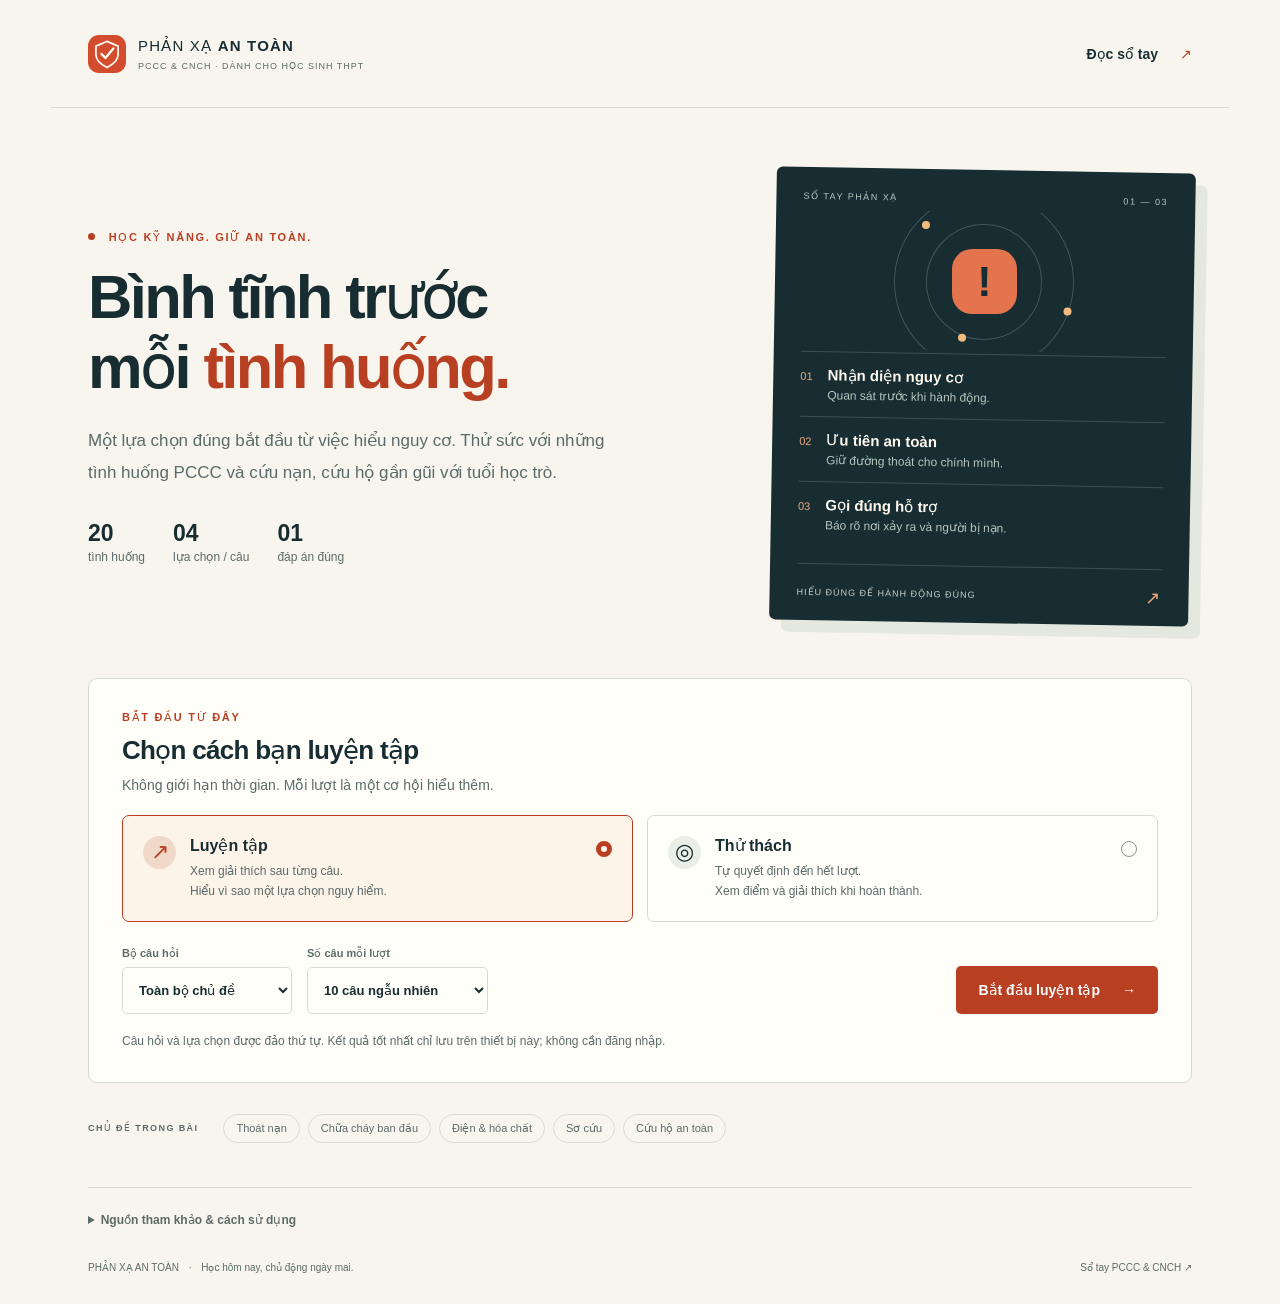
==== trac-nghiem/index.html @ a37d913f "Add Vietnamese PCCC and rescue quiz for high school students" ====
<!doctype html>
<html lang="vi">
<head>
  <meta charset="utf-8">
  <meta name="viewport" content="width=device-width, initial-scale=1">
  <meta name="theme-color" content="#172d32">
  <meta name="description" content="20 câu hỏi tình huống PCCC và CNCH dành cho học sinh THPT. Luyện tập, giải thích đáp án và thử thách kiến thức an toàn.">
  <title>Phản xạ an toàn · Trắc nghiệm PCCC & CNCH</title>
  <link rel="icon" href="icon.svg" type="image/svg+xml">
  <link rel="stylesheet" href="style.css">
  <script src="questions.js" defer></script>
  <script src="core.js" defer></script>
  <script src="app.js" defer></script>
</head>
<body>
  <a class="skip" href="#main">Đến nội dung</a>
  <header class="topbar wrap">
    <a class="brand" href="./" aria-label="Phản xạ an toàn – Trang chủ"><img src="icon.svg" width="38" height="38" alt=""><span>PHẢN XẠ <b>AN TOÀN</b><small>PCCC & CNCH · DÀNH CHO HỌC SINH THPT</small></span></a>
    <a class="book-link" href="../">Đọc sổ tay <span aria-hidden="true">↗</span></a>
  </header>
  <main id="main" class="wrap" tabindex="-1">
    <section id="home">
      <div class="hero">
        <div class="hero-copy">
          <p class="eyebrow"><span class="dot"></span> HỌC KỸ NĂNG. GIỮ AN TOÀN.</p>
          <h1>Bình tĩnh trước<br>mỗi <em>tình huống.</em></h1>
          <p class="intro">Một lựa chọn đúng bắt đầu từ việc hiểu nguy cơ. Thử sức với những tình huống PCCC và cứu nạn, cứu hộ gần gũi với tuổi học trò.</p>
          <div class="hero-stats"><span><b>20</b> tình huống</span><span><b>04</b> lựa chọn / câu</span><span><b>01</b> đáp án đúng</span></div>
        </div>
        <aside class="scenario-card" aria-label="Nguyên tắc xử lý an toàn">
          <div class="card-head"><span>SỔ TAY PHẢN XẠ</span><span>01 — 03</span></div>
          <div class="signal-art" aria-hidden="true"><div class="orbit orbit-1"></div><div class="orbit orbit-2"></div><div class="signal-center">!</div><span class="node n1"></span><span class="node n2"></span><span class="node n3"></span></div>
          <ol class="principles"><li><span>01</span><div><b>Nhận diện nguy cơ</b><small>Quan sát trước khi hành động.</small></div></li><li><span>02</span><div><b>Ưu tiên an toàn</b><small>Giữ đường thoát cho chính mình.</small></div></li><li><span>03</span><div><b>Gọi đúng hỗ trợ</b><small>Báo rõ nơi xảy ra và người bị nạn.</small></div></li></ol>
          <div class="card-foot">HIỂU ĐÚNG ĐỂ HÀNH ĐỘNG ĐÚNG <span>↗</span></div>
        </aside>
      </div>
      <section class="setup" aria-labelledby="setup-title">
        <div class="setup-heading"><p class="eyebrow">BẮT ĐẦU TỪ ĐÂY</p><h2 id="setup-title">Chọn cách bạn luyện tập</h2><p>Không giới hạn thời gian. Mỗi lượt là một cơ hội hiểu thêm.</p></div>
        <fieldset class="mode-grid"><legend class="sr-only">Chế độ làm bài</legend>
          <label class="mode-card"><input type="radio" name="mode" value="practice" checked><span class="mode-icon" aria-hidden="true">↗</span><span><b>Luyện tập</b><small>Xem giải thích sau từng câu. <br>Hiểu vì sao một lựa chọn nguy hiểm.</small></span><span class="radio-mark"></span></label>
          <label class="mode-card"><input type="radio" name="mode" value="challenge"><span class="mode-icon" aria-hidden="true">◎</span><span><b>Thử thách</b><small>Tự quyết định đến hết lượt. <br>Xem điểm và giải thích khi hoàn thành.</small></span><span class="radio-mark"></span></label>
        </fieldset>
        <div class="setup-bottom"><div class="selects"><label>Bộ câu hỏi<select id="deck"><option value="all">Toàn bộ chủ đề</option><option value="1">Bộ 1 · Câu 01–10</option><option value="2">Bộ 2 · Câu 11–20</option></select></label><label>Số câu mỗi lượt<select id="count"><option value="10">10 câu ngẫu nhiên</option><option value="20">Đủ 20 câu</option></select></label></div><button id="start" class="btn primary">Bắt đầu luyện tập <span aria-hidden="true">→</span></button></div>
        <p class="quiet">Câu hỏi và lựa chọn được đảo thứ tự. Kết quả tốt nhất chỉ lưu trên thiết bị này; không cần đăng nhập.</p>
        <p id="best" class="best" hidden></p>
      </section>
      <section class="topics" aria-label="Các chủ đề"><span>CHỦ ĐỀ TRONG BÀI</span><div><span>Thoát nạn</span><span>Chữa cháy ban đầu</span><span>Điện & hóa chất</span><span>Sơ cứu</span><span>Cứu hộ an toàn</span></div></section>
    </section>
    <section id="quiz" class="quiz-shell" hidden aria-labelledby="question-title">
      <div class="quiz-top"><button id="exit" class="text-btn">← Về trang đầu</button><span id="mode-label" class="badge"></span></div>
      <div class="progress-meta"><span id="counter"></span><span id="answered"></span></div><div id="progress" class="progress" role="progressbar" aria-label="Tiến độ trả lời" aria-valuemin="0" aria-valuemax="100" aria-valuenow="0"><span></span></div>
      <div class="question-layout"><div class="question-main"><div class="question-kicker"><span id="topic" class="eyebrow"></span><span id="original" class="quiet"></span></div><h2 id="question-title" tabindex="-1"></h2><fieldset id="answers"><legend class="sr-only">Chọn một đáp án</legend></fieldset><div id="feedback" role="status" aria-live="polite" hidden></div><p id="question-error" class="error" role="alert" hidden>Hãy chọn một đáp án trước khi tiếp tục.</p><div class="quiz-actions"><button id="previous" class="btn secondary">← Câu trước</button><button id="check" class="btn primary">Kiểm tra đáp án <span aria-hidden="true">→</span></button><button id="next" class="btn primary" hidden>Câu tiếp theo <span aria-hidden="true">→</span></button></div></div><aside class="question-side"><span class="eyebrow">THÊM MỘT GÓC NHÌN</span><details id="hint"><summary>Cần một gợi ý?</summary><p id="hint-text"></p></details><p>Đọc kỹ điều kiện trong tình huống. Chọn hành động an toàn nhất với thông tin đã cho.</p><div class="side-number">114<small>BÁO CHÁY & CỨU NẠN, CỨU HỘ</small></div><div class="side-number">115<small>CẤP CỨU Y TẾ</small></div><small class="quiet">Chỉ gọi khi có sự cố thật. Không gọi thử trong buổi giao lưu.</small></aside></div>
    </section>
    <section id="result" class="result-shell" hidden aria-labelledby="result-title"><p class="eyebrow">MỖI LƯỢT LÀ MỘT BÀI HỌC</p><h1 id="result-title" tabindex="-1">Bạn đã hoàn thành!</h1><div class="result-summary"><div class="score-disc"><b id="score"></b><span id="score-total"></span></div><div><h2 id="result-message"></h2><p id="result-detail"></p><p id="result-best" class="quiet"></p></div></div><div class="result-actions"><button id="restart" class="btn primary">Làm lượt mới →</button><button id="review-wrong" class="btn secondary">Xem câu cần ôn</button><button id="review-all" class="btn secondary">Xem tất cả</button></div><div id="review-list"></div></section>
    <details class="sources"><summary>Nguồn tham khảo & cách sử dụng</summary><p>Bộ câu hỏi tình huống phục vụ tuyên truyền cho học sinh THPT; cần kết hợp hướng dẫn và thực hành của cán bộ chuyên môn. Các tình huống được biên soạn từ hướng dẫn PCCC, an toàn và sơ cứu dưới đây. Trong sự cố thật, ưu tiên an toàn hiện trường và làm theo lực lượng cứu nạn, y tế.</p><div id="source-list"></div><p>Trang chấm điểm trên thiết bị, không thu tên, lớp hoặc gửi kết quả lên máy chủ.</p></details>
    <noscript><p class="notice">Bạn cần bật JavaScript để làm bài trắc nghiệm. Bạn vẫn có thể <a href="../">đọc sổ tay PCCC & CNCH</a>.</p></noscript>
  </main>
  <footer class="wrap"><span>PHẢN XẠ AN TOÀN <i>·</i> Học hôm nay, chủ động ngày mai.</span><a href="../">Sổ tay PCCC & CNCH ↗</a></footer>
  <dialog id="exit-dialog"><h2>Kết thúc lượt đang làm?</h2><p>Các câu trả lời của lượt này sẽ không được giữ lại.</p><div class="dialog-actions"><button id="cancel-exit" class="btn secondary">Tiếp tục làm</button><button id="confirm-exit" class="btn primary">Về trang đầu</button></div></dialog>
</body>
</html>
---- trac-nghiem/style.css ----
:root{--paper:#f7f5ee;--ink:#172d32;--muted:#5c6b69;--orange:#b93f23;--line:#d7dcd2;--white:#fffef9;--green:#196246;--red:#ad3425;font-family:"Segoe UI",Arial,sans-serif;color:var(--ink);background:var(--paper);font-synthesis:none}
*{box-sizing:border-box}body{margin:0}button,input,select{font:inherit}button,a,input,select,summary{-webkit-tap-highlight-color:transparent}a{color:inherit}button,summary{cursor:pointer}button{touch-action:manipulation}button:disabled{cursor:default;opacity:.55}button:focus-visible,a:focus-visible,summary:focus-visible,select:focus-visible{outline:3px solid #ba4626;outline-offset:4px}input:focus-visible+.choice-content{outline:3px solid #ba4626;outline-offset:4px}[hidden]{display:none!important}.wrap{max-width:1180px;margin:auto;padding:0 38px}.topbar{height:108px;display:flex;align-items:center;justify-content:space-between;border-bottom:1px solid var(--line)}.brand{display:flex;gap:12px;align-items:center;text-decoration:none;font-size:15px;letter-spacing:1.2px}.brand b{font-weight:800}.brand small{display:block;font-size:9px;letter-spacing:1px;margin-top:6px;color:var(--muted)}.book-link{font-size:14px;text-decoration:none;font-weight:600}.book-link span{margin-left:18px;color:var(--orange)}.hero{display:grid;grid-template-columns:1.25fr .85fr;gap:70px;align-items:center;padding:62px 0 55px}.eyebrow{font-size:11px;letter-spacing:1.7px;font-weight:750;line-height:1.6;margin:0 0 16px;color:var(--orange)}.dot{display:inline-block;width:7px;height:7px;border-radius:50%;background:var(--orange);margin-right:9px;vertical-align:1px}h1{font-size:clamp(42px,4.8vw,65px);line-height:1.13;letter-spacing:-2.6px;margin:0 0 24px;font-weight:750}h1 em{font-style:normal;color:var(--orange)}.intro{font-size:17px;line-height:1.85;color:var(--muted);max-width:520px}.hero-stats{display:flex;gap:28px;margin-top:32px;font-size:12px;color:var(--muted)}.hero-stats b{font-size:23px;font-weight:650;display:block;color:var(--ink);margin-bottom:3px;font-variant-numeric:tabular-nums}.scenario-card{background:var(--ink);color:#fff9ef;border-radius:6px;box-shadow:12px 12px 0 #e5e8de;padding:24px 27px 0;transform:rotate(1deg)}.card-head{display:flex;justify-content:space-between;font-size:9px;letter-spacing:1.5px;color:#b7c5bd}.signal-art{height:139px;position:relative;display:grid;place-items:center;overflow:hidden;margin:8px 0 3px}.orbit{position:absolute;border:1px solid #40575a;border-radius:50%;width:116px;height:116px}.orbit-2{width:180px;height:180px}.signal-center{display:grid;place-items:center;width:65px;height:65px;background:#e4744e;color:#172d32;border-radius:20px;font-size:43px;font-weight:750;transform:rotate(-1deg)}.node{position:absolute;background:#f1bc7b;width:8px;height:8px;border-radius:50%}.n1{top:10px;left:calc(50% - 63px)}.n2{right:calc(50% - 88px);top:94px}.n3{bottom:9px;left:calc(50% - 25px)}.principles{list-style:none;margin:0;padding:0}.principles li{display:flex;gap:15px;padding:14px 0;border-top:1px solid #3c5053}.principles li>span{font-size:11px;color:#eaa782;margin-top:4px}.principles b{font-size:15px;font-weight:600}.principles small{display:block;color:#b7c5bd;font-size:12px;margin-top:4px}.card-foot{margin-top:17px;border-top:1px solid #3c5053;display:flex;align-items:center;justify-content:space-between;font-size:9px;letter-spacing:1px;padding:17px 0;color:#c7d0c7}.card-foot span{font-size:18px;color:#efa67b}.setup{background:var(--white);border:1px solid var(--line);padding:30px 33px;border-radius:9px}.setup-heading .eyebrow{margin-bottom:6px}h2{font-size:26px;line-height:1.35;letter-spacing:-.7px;margin:0 0 9px}.setup-heading>p:last-child{font-size:14px;color:var(--muted);margin:0 0 22px}.mode-grid{padding:0;border:0;display:grid;grid-template-columns:1fr 1fr;gap:14px;margin:0 0 25px}.mode-card{display:flex;gap:14px;position:relative;align-items:flex-start;border:1px solid var(--line);padding:20px;border-radius:7px;cursor:pointer;transition:background .15s,border-color .15s}.mode-card:has(input:checked){border-color:var(--orange);background:#fcf3e9}.mode-card:has(input:focus-visible){outline:3px solid var(--orange);outline-offset:3px}.mode-card input{position:absolute;opacity:0;width:1px;height:1px}.mode-icon{width:33px;height:33px;background:#e9eee6;color:var(--ink);border-radius:50%;display:grid;place-items:center;flex-shrink:0;font-size:22px}.mode-card:has(input:checked) .mode-icon{background:#f1d9c9;color:var(--orange)}.mode-card b{display:block;font-size:16px;margin:0 0 6px}.mode-card small{font-size:12px;color:var(--muted);line-height:1.7;display:block}.radio-mark{width:16px;height:16px;border:1px solid #8a9790;border-radius:50%;margin-left:auto;flex-shrink:0;margin-top:5px}.mode-card:has(input:checked) .radio-mark{border:5px solid var(--orange)}.setup-bottom{display:flex;gap:20px;align-items:flex-end;justify-content:space-between}.selects{display:flex;gap:15px}.selects label{display:grid;gap:7px;font-size:11px;font-weight:650;color:var(--muted)}select{min-height:47px;border:1px solid var(--line);border-radius:5px;background:var(--white);padding:8px 32px 8px 12px;color:var(--ink);font-size:13px;max-width:100%}.btn{min-height:48px;padding:12px 21px;border:1px solid transparent;border-radius:5px;font-size:14px;font-weight:650;display:inline-flex;align-items:center;justify-content:center;gap:22px;line-height:1.5;transition:background .15s}.primary{background:var(--orange);color:#fff}.primary:hover:not(:disabled){background:#9c331c}.secondary{background:transparent;border-color:#a6b2a8;color:var(--ink)}.secondary:hover:not(:disabled){background:#e8ece3}.quiet{font-size:12px;line-height:1.7;color:var(--muted)}.setup>.quiet{margin:17px 0 0}.best{font-size:12px;color:var(--green);margin:9px 0 0}.topics{display:flex;align-items:center;gap:25px;padding:31px 0 12px}.topics>span{font-size:9px;letter-spacing:1.4px;font-weight:700;color:var(--muted);white-space:nowrap}.topics div{display:flex;flex-wrap:wrap;gap:8px}.topics div span{font-size:11px;border:1px solid var(--line);padding:7px 12px;border-radius:20px;color:var(--muted)}.sources{border-top:1px solid var(--line);margin-top:32px;padding-top:22px;font-size:12px;color:var(--muted);line-height:1.8}.sources summary{width:fit-content;font-weight:600}.sources p{max-width:900px}.source-grid{display:grid;grid-template-columns:1fr 1fr;gap:7px 25px}.source-grid a{font-size:12px}.sources code{background:#e8ece3;padding:2px 5px}.sources a:hover{color:var(--orange)}footer{padding-top:28px!important;padding-bottom:28px!important;display:flex;justify-content:space-between;gap:12px;font-size:10px;line-height:1.7;color:var(--muted)}footer i{font-style:normal;padding:0 7px}footer a{text-decoration:none}.sr-only{position:absolute;width:1px;height:1px;padding:0;margin:-1px;overflow:hidden;clip:rect(0,0,0,0);white-space:nowrap;border:0}.skip{position:absolute;left:10px;top:-80px;padding:12px;background:var(--white);z-index:100}.skip:focus{top:10px}.quiz-shell{padding:30px 0 0}.quiz-top{display:flex;justify-content:space-between;align-items:center;margin-bottom:28px}.text-btn{background:none;border:0;padding:8px 0;color:var(--muted);font-size:13px}.badge{font-size:11px;border:1px solid var(--line);padding:6px 12px;border-radius:20px;color:var(--orange)}.progress-meta{display:flex;justify-content:space-between;font-size:12px;margin-bottom:10px;color:var(--muted)}.progress{height:4px;border-radius:5px;background:#e2e7dd;overflow:hidden}.progress>span{display:block;height:100%;width:0;background:var(--orange);transition:width .2s}.question-layout{display:grid;grid-template-columns:minmax(0,1fr) 230px;gap:54px;margin-top:36px}.question-kicker{display:flex;justify-content:space-between;align-items:center;gap:10px;margin-bottom:14px}.question-kicker .eyebrow{margin:0}.question-main h2{font-size:clamp(21px,2.2vw,29px);line-height:1.6;letter-spacing:-.45px;font-weight:650;margin-bottom:24px;outline:none}#answers{padding:0;margin:0;border:0;display:grid;gap:11px}.answer{position:relative;cursor:pointer;display:block}.answer input{position:absolute;opacity:0;width:1px;height:1px}.choice-content{display:flex;align-items:center;gap:15px;border:1px solid #cbd2c6;background:var(--white);border-radius:7px;padding:17px 19px;min-height:66px;font-size:15px;line-height:1.65}.letter{display:grid;place-items:center;flex-shrink:0;width:30px;height:30px;border:1px solid var(--line);border-radius:5px;font-weight:700;font-size:12px}.answer:has(input:checked) .choice-content{border-color:var(--orange);background:#fcf0e5}.answer:has(input:checked) .letter{background:var(--orange);color:white;border-color:var(--orange)}.answer.correct .choice-content{border-color:var(--green);background:#edf6ec}.answer.correct .letter{background:var(--green);border-color:var(--green);color:#fff}.answer.wrong .choice-content{border-color:var(--red);background:#fff0e9}.answer.wrong .letter{background:var(--red);border-color:var(--red);color:white}.answer.locked{cursor:default}.answer.locked input:disabled~.choice-content{opacity:1}.answer-state{font-size:11px;font-weight:650;margin-left:auto;flex-shrink:0}#feedback{margin-top:20px;padding:20px 22px;border-radius:7px;background:#eaf3e8;border-left:3px solid var(--green);font-size:14px;line-height:1.8}#feedback.incorrect{background:#fff0e7;border-left-color:var(--orange)}#feedback h3{font-size:16px;margin:0 0 7px}#feedback p{margin:8px 0}#feedback .source-links{font-size:11px;margin-top:12px;color:var(--muted)}#feedback .source-links a{display:block}.quiz-actions{display:flex;justify-content:space-between;gap:12px;margin:25px 0 10px}.question-side{border-left:1px solid var(--line);padding-left:25px}.question-side>.eyebrow{font-size:9px;color:var(--muted)}.question-side details{margin:15px 0;border-top:1px solid var(--line);border-bottom:1px solid var(--line);padding:17px 0;font-size:13px;line-height:1.8}.question-side summary{font-weight:650}.question-side>p{font-size:12px;line-height:1.9;color:var(--muted)}.side-number{font-size:26px;letter-spacing:1px;font-weight:650;margin:22px 0}.side-number small{display:block;font-size:8px;letter-spacing:.6px;font-weight:600;color:var(--muted);margin-top:3px}.error{color:var(--red);font-size:13px}.result-shell{max-width:900px;margin:48px auto 0}.result-shell>h1{font-size:44px;margin:12px 0 32px}.result-summary{display:flex;align-items:center;gap:35px;background:var(--white);border:1px solid var(--line);border-radius:9px;padding:34px}.score-disc{width:137px;height:137px;border:8px solid #dbe6d5;border-top-color:var(--green);border-radius:50%;display:flex;flex-direction:column;align-items:center;justify-content:center;flex-shrink:0}.score-disc b{font-size:40px;line-height:1.1;letter-spacing:-2px}.score-disc span{font-size:12px;color:var(--muted);margin-top:5px}.result-summary h2{font-size:23px}.result-summary p{font-size:14px;line-height:1.8;color:var(--muted);margin-bottom:0}.result-actions{display:flex;gap:11px;flex-wrap:wrap;margin:25px 0}.review-card{background:var(--white);border:1px solid var(--line);border-radius:7px;margin-bottom:12px;padding:20px 22px;font-size:14px;line-height:1.8}.review-card summary{font-weight:650;line-height:1.6}.review-card .review-status{display:inline-block;font-size:11px;color:var(--green);margin-right:9px}.review-card.missed .review-status{color:var(--orange)}.review-card p{margin:12px 0}.review-card .source-links{font-size:11px}.empty-review{background:#eaf3e8;padding:22px;border-radius:7px;font-size:14px}dialog{border:1px solid var(--line);border-radius:12px;padding:30px;max-width:440px;width:calc(100% - 30px);color:var(--ink);background:var(--white)}dialog::backdrop{background:#0c2229a8}dialog h2{font-size:23px}dialog p{font-size:14px;line-height:1.8;color:var(--muted)}.dialog-actions{display:flex;gap:10px;margin-top:23px}.notice{padding:20px;background:#fff0e7}
@media(min-width:1450px){.hero{padding-top:78px;padding-bottom:65px}.wrap{max-width:1220px}.hero-copy h1{font-size:69px}}
@media(max-width:900px){.hero{gap:35px;grid-template-columns:1.1fr .9fr}.hero h1{font-size:47px}.wrap{padding:0 25px}.scenario-card{padding:22px 20px 0}.setup-bottom{flex-wrap:wrap}.setup-bottom>.btn{flex:1}.selects{flex:2}.selects label{flex:1}.selects select{width:100%}.question-layout{gap:25px;grid-template-columns:minmax(0,1fr) 185px}.question-side{padding-left:18px}.hero-stats{gap:20px}.topics{align-items:flex-start}.setup{padding:26px}}
@media(max-width:650px){.wrap{padding:0 20px}.topbar{height:85px}.brand{gap:9px;font-size:12px;letter-spacing:.7px}.brand img{width:33px;height:33px}.brand small{font-size:7px;letter-spacing:.4px}.book-link{font-size:12px}.book-link span{margin-left:2px}.hero{display:block;padding:36px 0 32px}.hero h1{font-size:46px;letter-spacing:-2px;margin-bottom:18px}.hero .eyebrow{font-size:9px}.intro{font-size:15px;line-height:1.8;margin-bottom:0}.hero-stats{gap:30px;margin-top:25px}.hero-stats b{font-size:21px}.hero-stats span{font-size:10px}.scenario-card{display:none}.setup{padding:23px 18px}.setup-heading h2{font-size:23px}.setup-heading>p:last-child{font-size:12px;line-height:1.7;margin-bottom:18px}.mode-grid{grid-template-columns:1fr;gap:10px;margin-bottom:20px}.mode-card{padding:16px;gap:12px}.mode-card b{font-size:15px}.mode-card small{font-size:12px}.mode-card small br{display:none}.mode-card small br:after{content:' '}.mode-icon{width:30px;height:30px}.setup-bottom{display:block}.selects{display:grid;grid-template-columns:1fr 1fr;gap:9px}.selects label{min-width:0;font-size:10px}.selects select{padding:8px 22px 8px 8px;font-size:12px}.setup-bottom>.btn{margin-top:18px;width:100%}.setup>.quiet{font-size:10px}.topics{display:block;padding-top:26px}.topics>span{display:block;margin-bottom:12px}.topics div{gap:6px}.topics div span{font-size:10px;padding:6px 9px}.sources{margin-top:23px}.source-grid{grid-template-columns:1fr}footer{flex-direction:column;font-size:9px;gap:5px}.quiz-shell{padding-top:20px}.quiz-top{margin-bottom:23px}.question-layout{display:flex;flex-direction:column;margin-top:23px;gap:25px}.question-kicker{align-items:flex-start}.question-kicker .eyebrow{font-size:10px}.question-kicker .quiet{font-size:10px;white-space:nowrap}.question-main h2{font-size:22px;line-height:1.55;margin-bottom:23px}.choice-content{padding:14px 12px;font-size:14px;gap:11px;align-items:flex-start;min-height:62px}.letter{width:27px;height:27px;margin-top:1px}.answer-state{font-size:10px}.quiz-actions .btn{font-size:12px;padding:12px 14px;gap:5px}.question-side{border-left:0;padding:0;border-top:1px solid var(--line);padding-top:20px;display:grid;grid-template-columns:1fr 1fr;gap:0 20px}.question-side>.eyebrow,.question-side details,.question-side>p,.question-side>.quiet{grid-column:1/-1}.question-side>p{margin:0}.question-side details{margin:0 0 12px}.question-side>.eyebrow{margin-bottom:8px}.side-number{margin:17px 0}.question-side>.quiet{font-size:10px}.result-shell{margin-top:32px}.result-shell>h1{font-size:35px;letter-spacing:-1.5px;margin-bottom:23px}.result-summary{display:block;text-align:center;padding:26px 20px}.score-disc{margin:0 auto 20px;width:125px;height:125px}.result-summary h2{font-size:21px}.result-actions .btn{flex:1;font-size:12px;padding:11px}.result-actions .primary{flex-basis:100%}.review-card{padding:17px 15px;font-size:13px}.dialog-actions .btn{font-size:12px;flex:1;padding:10px}.progress-meta{font-size:11px}}
.score-disc{border:0;position:relative;background:conic-gradient(var(--green) var(--score-angle,0deg),#dbe6d5 0);isolation:isolate}.score-disc::before{content:"";position:absolute;inset:8px;border-radius:50%;background:var(--white);z-index:-1}
@media(prefers-reduced-motion:reduce){*,*::before,*::after{transition:none!important;scroll-behavior:auto!important}}
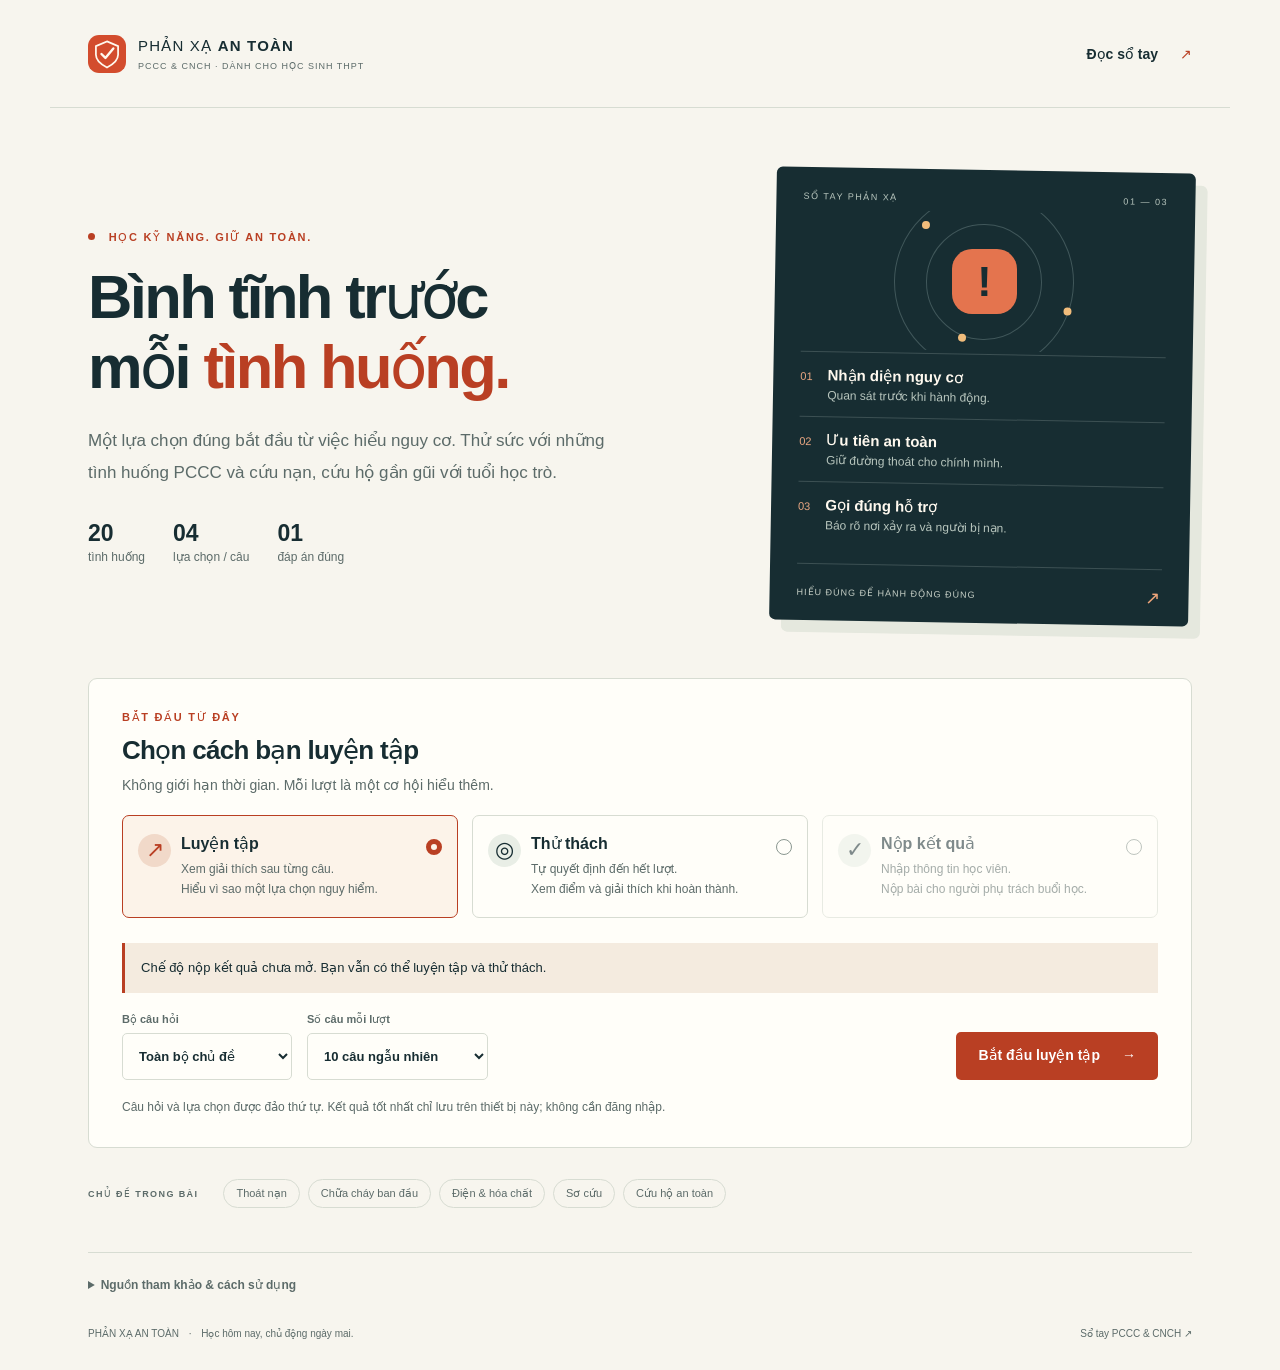
==== commit feb55893: "Prepare private Google Sheets result collection with Apps Script grading and verified receipts" ====
--- a/trac-nghiem/index.html
+++ b/trac-nghiem/index.html
@@ -10,6 +10,8 @@
   <link rel="stylesheet" href="style.css">
   <script src="questions.js" defer></script>
   <script src="core.js" defer></script>
+  <script src="config.js" defer></script>
+  <script src="submission.js" defer></script>
   <script src="app.js" defer></script>
 </head>
 <body>
@@ -39,7 +41,10 @@
         <fieldset class="mode-grid"><legend class="sr-only">Chế độ làm bài</legend>
           <label class="mode-card"><input type="radio" name="mode" value="practice" checked><span class="mode-icon" aria-hidden="true">↗</span><span><b>Luyện tập</b><small>Xem giải thích sau từng câu. <br>Hiểu vì sao một lựa chọn nguy hiểm.</small></span><span class="radio-mark"></span></label>
           <label class="mode-card"><input type="radio" name="mode" value="challenge"><span class="mode-icon" aria-hidden="true">◎</span><span><b>Thử thách</b><small>Tự quyết định đến hết lượt. <br>Xem điểm và giải thích khi hoàn thành.</small></span><span class="radio-mark"></span></label>
+          <label id="submit-mode-label" class="mode-card"><input id="submit-mode" type="radio" name="mode" value="submit"><span class="mode-icon" aria-hidden="true">✓</span><span><b>Nộp kết quả</b><small>Nhập thông tin học viên. <br>Nộp bài cho người phụ trách buổi học.</small></span><span class="radio-mark"></span></label>
         </fieldset>
+        <form id="learner-form" hidden><h3>Thông tin học viên</h3><div class="learner-grid"><label>Họ và tên<input id="student-name" name="student-name" autocomplete="name" required minlength="2" maxlength="100" placeholder="Nhập họ và tên"></label><label>Trường<input id="student-school" name="student-school" required minlength="2" maxlength="160" placeholder="Tên trường THPT"></label><label>Lớp<input id="student-class" name="student-class" required maxlength="30" placeholder="Ví dụ: 11A1"></label></div><p class="quiet">Khi nộp bài, họ tên, trường, lớp, câu trả lời, điểm và thời gian nộp sẽ được gửi đến bảng kết quả của người phụ trách. Thông tin không được lưu trong bộ nhớ lâu dài của trình duyệt.</p></form>
+        <p id="connection-note" class="connection-note" role="status" hidden></p>
         <div class="setup-bottom"><div class="selects"><label>Bộ câu hỏi<select id="deck"><option value="all">Toàn bộ chủ đề</option><option value="1">Bộ 1 · Câu 01–10</option><option value="2">Bộ 2 · Câu 11–20</option></select></label><label>Số câu mỗi lượt<select id="count"><option value="10">10 câu ngẫu nhiên</option><option value="20">Đủ 20 câu</option></select></label></div><button id="start" class="btn primary">Bắt đầu luyện tập <span aria-hidden="true">→</span></button></div>
         <p class="quiet">Câu hỏi và lựa chọn được đảo thứ tự. Kết quả tốt nhất chỉ lưu trên thiết bị này; không cần đăng nhập.</p>
         <p id="best" class="best" hidden></p>
@@ -49,10 +54,10 @@
     <section id="quiz" class="quiz-shell" hidden aria-labelledby="question-title">
       <div class="quiz-top"><button id="exit" class="text-btn">← Về trang đầu</button><span id="mode-label" class="badge"></span></div>
       <div class="progress-meta"><span id="counter"></span><span id="answered"></span></div><div id="progress" class="progress" role="progressbar" aria-label="Tiến độ trả lời" aria-valuemin="0" aria-valuemax="100" aria-valuenow="0"><span></span></div>
-      <div class="question-layout"><div class="question-main"><div class="question-kicker"><span id="topic" class="eyebrow"></span><span id="original" class="quiet"></span></div><h2 id="question-title" tabindex="-1"></h2><fieldset id="answers"><legend class="sr-only">Chọn một đáp án</legend></fieldset><div id="feedback" role="status" aria-live="polite" hidden></div><p id="question-error" class="error" role="alert" hidden>Hãy chọn một đáp án trước khi tiếp tục.</p><div class="quiz-actions"><button id="previous" class="btn secondary">← Câu trước</button><button id="check" class="btn primary">Kiểm tra đáp án <span aria-hidden="true">→</span></button><button id="next" class="btn primary" hidden>Câu tiếp theo <span aria-hidden="true">→</span></button></div></div><aside class="question-side"><span class="eyebrow">THÊM MỘT GÓC NHÌN</span><details id="hint"><summary>Cần một gợi ý?</summary><p id="hint-text"></p></details><p>Đọc kỹ điều kiện trong tình huống. Chọn hành động an toàn nhất với thông tin đã cho.</p><div class="side-number">114<small>BÁO CHÁY & CỨU NẠN, CỨU HỘ</small></div><div class="side-number">115<small>CẤP CỨU Y TẾ</small></div><small class="quiet">Chỉ gọi khi có sự cố thật. Không gọi thử trong buổi giao lưu.</small></aside></div>
+      <div class="question-layout"><div class="question-main"><div class="question-kicker"><span id="topic" class="eyebrow"></span><span id="original" class="quiet"></span></div><h2 id="question-title" tabindex="-1"></h2><fieldset id="answers"><legend class="sr-only">Chọn một đáp án</legend></fieldset><div id="feedback" role="status" aria-live="polite" hidden></div><p id="question-error" class="error" role="alert" hidden>Hãy chọn một đáp án trước khi tiếp tục.</p><p id="submission-status" class="connection-note" role="status" aria-live="polite" hidden></p><div class="quiz-actions"><button id="previous" class="btn secondary">← Câu trước</button><button id="check" class="btn primary">Kiểm tra đáp án <span aria-hidden="true">→</span></button><button id="next" class="btn primary" hidden>Câu tiếp theo <span aria-hidden="true">→</span></button></div></div><aside class="question-side"><span class="eyebrow">THÊM MỘT GÓC NHÌN</span><details id="hint"><summary>Cần một gợi ý?</summary><p id="hint-text"></p></details><p>Đọc kỹ điều kiện trong tình huống. Chọn hành động an toàn nhất với thông tin đã cho.</p><div class="side-number">114<small>BÁO CHÁY & CỨU NẠN, CỨU HỘ</small></div><div class="side-number">115<small>CẤP CỨU Y TẾ</small></div><small class="quiet">Chỉ gọi khi có sự cố thật. Không gọi thử trong buổi giao lưu.</small></aside></div>
     </section>
-    <section id="result" class="result-shell" hidden aria-labelledby="result-title"><p class="eyebrow">MỖI LƯỢT LÀ MỘT BÀI HỌC</p><h1 id="result-title" tabindex="-1">Bạn đã hoàn thành!</h1><div class="result-summary"><div class="score-disc"><b id="score"></b><span id="score-total"></span></div><div><h2 id="result-message"></h2><p id="result-detail"></p><p id="result-best" class="quiet"></p></div></div><div class="result-actions"><button id="restart" class="btn primary">Làm lượt mới →</button><button id="review-wrong" class="btn secondary">Xem câu cần ôn</button><button id="review-all" class="btn secondary">Xem tất cả</button></div><div id="review-list"></div></section>
-    <details class="sources"><summary>Nguồn tham khảo & cách sử dụng</summary><p>Bộ câu hỏi tình huống phục vụ tuyên truyền cho học sinh THPT; cần kết hợp hướng dẫn và thực hành của cán bộ chuyên môn. Các tình huống được biên soạn từ hướng dẫn PCCC, an toàn và sơ cứu dưới đây. Trong sự cố thật, ưu tiên an toàn hiện trường và làm theo lực lượng cứu nạn, y tế.</p><div id="source-list"></div><p>Trang chấm điểm trên thiết bị, không thu tên, lớp hoặc gửi kết quả lên máy chủ.</p></details>
+    <section id="result" class="result-shell" hidden aria-labelledby="result-title"><p class="eyebrow">MỖI LƯỢT LÀ MỘT BÀI HỌC</p><h1 id="result-title" tabindex="-1">Bạn đã hoàn thành!</h1><p id="saved-receipt" class="saved-receipt" hidden></p><div class="result-summary"><div class="score-disc"><b id="score"></b><span id="score-total"></span></div><div><h2 id="result-message"></h2><p id="result-detail"></p><p id="result-best" class="quiet"></p></div></div><div class="result-actions"><button id="restart" class="btn primary">Làm lượt mới →</button><button id="review-wrong" class="btn secondary">Xem câu cần ôn</button><button id="review-all" class="btn secondary">Xem tất cả</button></div><div id="review-list"></div></section>
+    <details class="sources"><summary>Nguồn tham khảo & cách sử dụng</summary><p>Bộ câu hỏi tình huống phục vụ tuyên truyền cho học sinh THPT; cần kết hợp hướng dẫn và thực hành của cán bộ chuyên môn. Các tình huống được biên soạn từ hướng dẫn PCCC, an toàn và sơ cứu dưới đây. Trong sự cố thật, ưu tiên an toàn hiện trường và làm theo lực lượng cứu nạn, y tế.</p><div id="source-list"></div><p>Luyện tập và Thử thách chấm điểm tại thiết bị, không gửi thông tin học viên. Riêng Nộp kết quả gửi họ tên, trường, lớp và bài làm cho người phụ trách; điểm được chấm lại trước khi lưu vào Google Sheets. Bảng kết quả không công khai trên website. Học viên liên hệ người phụ trách để yêu cầu sửa hoặc xóa thông tin đã nộp.</p></details>
     <noscript><p class="notice">Bạn cần bật JavaScript để làm bài trắc nghiệm. Bạn vẫn có thể <a href="../">đọc sổ tay PCCC & CNCH</a>.</p></noscript>
   </main>
   <footer class="wrap"><span>PHẢN XẠ AN TOÀN <i>·</i> Học hôm nay, chủ động ngày mai.</span><a href="../">Sổ tay PCCC & CNCH ↗</a></footer>
--- a/trac-nghiem/style.css
+++ b/trac-nghiem/style.css
@@ -4,4 +4,6 @@
 @media(max-width:900px){.hero{gap:35px;grid-template-columns:1.1fr .9fr}.hero h1{font-size:47px}.wrap{padding:0 25px}.scenario-card{padding:22px 20px 0}.setup-bottom{flex-wrap:wrap}.setup-bottom>.btn{flex:1}.selects{flex:2}.selects label{flex:1}.selects select{width:100%}.question-layout{gap:25px;grid-template-columns:minmax(0,1fr) 185px}.question-side{padding-left:18px}.hero-stats{gap:20px}.topics{align-items:flex-start}.setup{padding:26px}}
 @media(max-width:650px){.wrap{padding:0 20px}.topbar{height:85px}.brand{gap:9px;font-size:12px;letter-spacing:.7px}.brand img{width:33px;height:33px}.brand small{font-size:7px;letter-spacing:.4px}.book-link{font-size:12px}.book-link span{margin-left:2px}.hero{display:block;padding:36px 0 32px}.hero h1{font-size:46px;letter-spacing:-2px;margin-bottom:18px}.hero .eyebrow{font-size:9px}.intro{font-size:15px;line-height:1.8;margin-bottom:0}.hero-stats{gap:30px;margin-top:25px}.hero-stats b{font-size:21px}.hero-stats span{font-size:10px}.scenario-card{display:none}.setup{padding:23px 18px}.setup-heading h2{font-size:23px}.setup-heading>p:last-child{font-size:12px;line-height:1.7;margin-bottom:18px}.mode-grid{grid-template-columns:1fr;gap:10px;margin-bottom:20px}.mode-card{padding:16px;gap:12px}.mode-card b{font-size:15px}.mode-card small{font-size:12px}.mode-card small br{display:none}.mode-card small br:after{content:' '}.mode-icon{width:30px;height:30px}.setup-bottom{display:block}.selects{display:grid;grid-template-columns:1fr 1fr;gap:9px}.selects label{min-width:0;font-size:10px}.selects select{padding:8px 22px 8px 8px;font-size:12px}.setup-bottom>.btn{margin-top:18px;width:100%}.setup>.quiet{font-size:10px}.topics{display:block;padding-top:26px}.topics>span{display:block;margin-bottom:12px}.topics div{gap:6px}.topics div span{font-size:10px;padding:6px 9px}.sources{margin-top:23px}.source-grid{grid-template-columns:1fr}footer{flex-direction:column;font-size:9px;gap:5px}.quiz-shell{padding-top:20px}.quiz-top{margin-bottom:23px}.question-layout{display:flex;flex-direction:column;margin-top:23px;gap:25px}.question-kicker{align-items:flex-start}.question-kicker .eyebrow{font-size:10px}.question-kicker .quiet{font-size:10px;white-space:nowrap}.question-main h2{font-size:22px;line-height:1.55;margin-bottom:23px}.choice-content{padding:14px 12px;font-size:14px;gap:11px;align-items:flex-start;min-height:62px}.letter{width:27px;height:27px;margin-top:1px}.answer-state{font-size:10px}.quiz-actions .btn{font-size:12px;padding:12px 14px;gap:5px}.question-side{border-left:0;padding:0;border-top:1px solid var(--line);padding-top:20px;display:grid;grid-template-columns:1fr 1fr;gap:0 20px}.question-side>.eyebrow,.question-side details,.question-side>p,.question-side>.quiet{grid-column:1/-1}.question-side>p{margin:0}.question-side details{margin:0 0 12px}.question-side>.eyebrow{margin-bottom:8px}.side-number{margin:17px 0}.question-side>.quiet{font-size:10px}.result-shell{margin-top:32px}.result-shell>h1{font-size:35px;letter-spacing:-1.5px;margin-bottom:23px}.result-summary{display:block;text-align:center;padding:26px 20px}.score-disc{margin:0 auto 20px;width:125px;height:125px}.result-summary h2{font-size:21px}.result-actions .btn{flex:1;font-size:12px;padding:11px}.result-actions .primary{flex-basis:100%}.review-card{padding:17px 15px;font-size:13px}.dialog-actions .btn{font-size:12px;flex:1;padding:10px}.progress-meta{font-size:11px}}
 .score-disc{border:0;position:relative;background:conic-gradient(var(--green) var(--score-angle,0deg),#dbe6d5 0);isolation:isolate}.score-disc::before{content:"";position:absolute;inset:8px;border-radius:50%;background:var(--white);z-index:-1}
+.mode-grid{grid-template-columns:repeat(3,minmax(0,1fr))}.mode-card{padding:18px 15px;gap:10px}.mode-card:has(input:disabled){opacity:.55;cursor:default}.connection-note{padding:13px 16px;background:#f4ebdf;border-left:3px solid var(--orange);font-size:13px;line-height:1.8;margin:0 0 20px;overflow-wrap:anywhere}#learner-form{border-top:1px solid var(--line);padding-top:20px;margin-bottom:22px}#learner-form h3{font-size:16px;margin:0 0 14px}.learner-grid{display:grid;grid-template-columns:1.25fr 1.5fr .7fr;gap:13px}.learner-grid label{display:grid;gap:7px;font-size:12px;font-weight:650}.learner-grid input{width:100%;min-height:47px;border:1px solid #b5c0b5;border-radius:5px;background:var(--white);color:var(--ink);padding:10px 12px;font-size:15px}.learner-grid input:focus-visible{outline:3px solid var(--orange);outline-offset:2px}.saved-receipt{background:#eaf3e8;border:1px solid #c0d9bc;border-radius:7px;padding:18px 20px;color:var(--green);font-size:13px;line-height:1.8;overflow-wrap:anywhere}
+@media(max-width:900px){.mode-grid{grid-template-columns:1fr}.mode-card small br{display:none}.mode-card{padding:16px 18px}}@media(max-width:650px){.learner-grid{grid-template-columns:1fr}.mode-grid{grid-template-columns:1fr}.mode-card{padding:16px}.learner-grid input{font-size:16px}.connection-note{font-size:12px}}
 @media(prefers-reduced-motion:reduce){*,*::before,*::after{transition:none!important;scroll-behavior:auto!important}}
